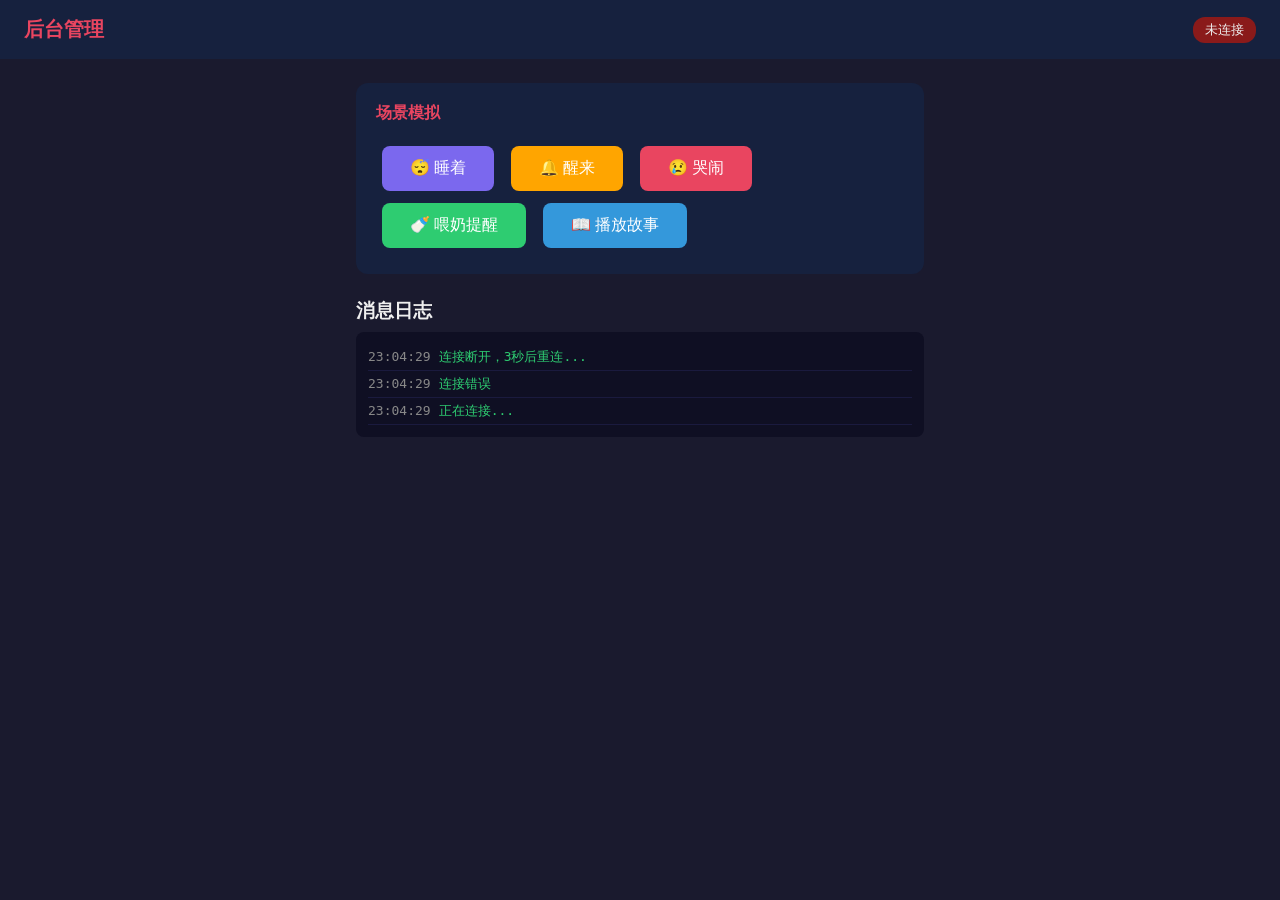
==== web/admin.html @ 307d9e29 "upload : web & Detailed Introduction of web" ====
<!DOCTYPE html>
<html lang="zh-CN">
<head>
    <meta charset="UTF-8">
    <meta name="viewport" content="width=device-width, initial-scale=1.0">
    <title>后台管理 - 智能儿童床</title>
    <style>
        * { margin: 0; padding: 0; box-sizing: border-box; }
        body { font-family: 'Microsoft YaHei', sans-serif; background: #1a1a2e; color: #eee; min-height: 100vh; }
        header { background: #16213e; padding: 16px 24px; display: flex; justify-content: space-between; align-items: center; }
        header h1 { font-size: 20px; color: #e94560; }
        .conn-status { font-size: 13px; padding: 4px 12px; border-radius: 12px; }
        .conn-status.online { background: #1a8a1a; }
        .conn-status.offline { background: #8a1a1a; }
        main { max-width: 600px; margin: 24px auto; padding: 0 16px; }
        .panel { background: #16213e; border-radius: 12px; padding: 20px; margin-bottom: 20px; }
        .panel h2 { font-size: 16px; margin-bottom: 16px; color: #e94560; }
        .btn { display: inline-block; padding: 12px 28px; border: none; border-radius: 8px; font-size: 16px; cursor: pointer; margin: 6px; transition: all .2s; }
        .btn:hover { opacity: .85; transform: translateY(-1px); }
        .btn-sleep { background: #7b68ee; color: #fff; }
        .btn-wake  { background: #ffa500; color: #fff; }
        .btn-cry   { background: #e94560; color: #fff; }
        .btn-feed  { background: #2ecc71; color: #fff; }
        .btn-story { background: #3498db; color: #fff; }
        .log-panel { max-width: 600px; margin: 0 auto; padding: 0 16px 24px; }
        .log-panel h3 { margin-bottom: 8px; }
        #log-list { background: #0f0f23; border-radius: 8px; padding: 12px; max-height: 300px; overflow-y: auto; font-size: 13px; font-family: Consolas, monospace; }
        #log-list div { padding: 4px 0; border-bottom: 1px solid #1a1a3e; }
        .log-time { color: #888; margin-right: 8px; }
        .log-tx { color: #e94560; }
        .log-rx { color: #2ecc71; }
    </style>
</head>
<body>
    <header>
        <h1>后台管理</h1>
        <span id="conn-status" class="conn-status offline">未连接</span>
    </header>

    <main>
        <section class="panel">
            <h2>场景模拟</h2>
            <button class="btn btn-sleep" onclick="sendCmd('sleep', 1)">😴 睡着</button>
            <button class="btn btn-wake"  onclick="sendCmd('sleep', 0)">🔔 醒来</button>
            <button class="btn btn-cry"   onclick="sendCmd('cry', 1)">😢 哭闹</button>
            <button class="btn btn-feed"  onclick="sendCmd('feed', 1)">🍼 喂奶提醒</button>
            <button class="btn btn-story" onclick="sendCmd('story', 1)">📖 播放故事</button>
        </section>
    </main>

    <section class="log-panel">
        <h3>消息日志</h3>
        <div id="log-list"></div>
    </section>

    <script>
        const WS_URL = 'ws://60.205.235.150:9001';
        let ws = null;
        let reconnectTimer = null;

        function now() {
            const d = new Date();
            return d.toLocaleTimeString('zh-CN', { hour12: false });
        }

        function addLog(text, cls) {
            const div = document.createElement('div');
            div.innerHTML = `<span class="log-time">${now()}</span><span class="${cls}">${text}</span>`;
            const list = document.getElementById('log-list');
            list.insertBefore(div, list.firstChild);
            if (list.children.length > 100) list.removeChild(list.lastChild);
        }

        function setStatus(online) {
            const el = document.getElementById('conn-status');
            el.textContent = online ? '已连接' : '未连接';
            el.className = 'conn-status ' + (online ? 'online' : 'offline');
        }

        function sendCmd(cmd, value) {
            const msg = JSON.stringify({ topic: 'bed/control', payload: JSON.stringify({ cmd: cmd, value: value }) });
            if (ws && ws.readyState === WebSocket.OPEN) {
                ws.send(msg);
                addLog('发送 → bed/control: ' + cmd + '=' + value, 'log-tx');
            } else {
                addLog('发送失败: 未连接', 'log-tx');
            }
        }

        function connect() {
            if (reconnectTimer) { clearTimeout(reconnectTimer); reconnectTimer = null; }
            addLog('正在连接...', 'log-rx');
            ws = new WebSocket(WS_URL);

            ws.onopen = function () {
                setStatus(true);
                addLog('已连接到服务器', 'log-rx');
                // 订阅话题
                ws.send(JSON.stringify({ topic: 'bed/status', payload: '' }));
                ws.send(JSON.stringify({ topic: 'bed/heartbeat', payload: '' }));
                addLog('已订阅 bed/status, bed/heartbeat', 'log-rx');
            };

            ws.onmessage = function (e) {
                try {
                    const msg = JSON.parse(e.data);
                    const topic = msg.topic || '';
                    const payload = msg.payload || '';
                    if (topic === 'bed/status') {
                        try {
                            const data = JSON.parse(payload);
                            addLog('状态: 温度' + data.env_temp + '°C 湿度' + data.env_hum + '% AQI' + data.aqi + ' 心率' + data.heart + ' 呼吸' + data.breath, 'log-rx');
                        } catch (ex) {
                            addLog('[' + topic + '] ' + payload, 'log-rx');
                        }
                    } else if (topic === 'bed/heartbeat') {
                        addLog('心跳: 设备在线', 'log-rx');
                    } else {
                        addLog('[' + topic + '] ' + payload, 'log-rx');
                    }
                } catch (ex) {
                    addLog('收到: ' + e.data, 'log-rx');
                }
            };

            ws.onerror = function () {
                addLog('连接错误', 'log-rx');
            };

            ws.onclose = function () {
                setStatus(false);
                addLog('连接断开，3秒后重连...', 'log-rx');
                reconnectTimer = setTimeout(connect, 3000);
            };
        }

        connect();
    </script>
</body>
</html>
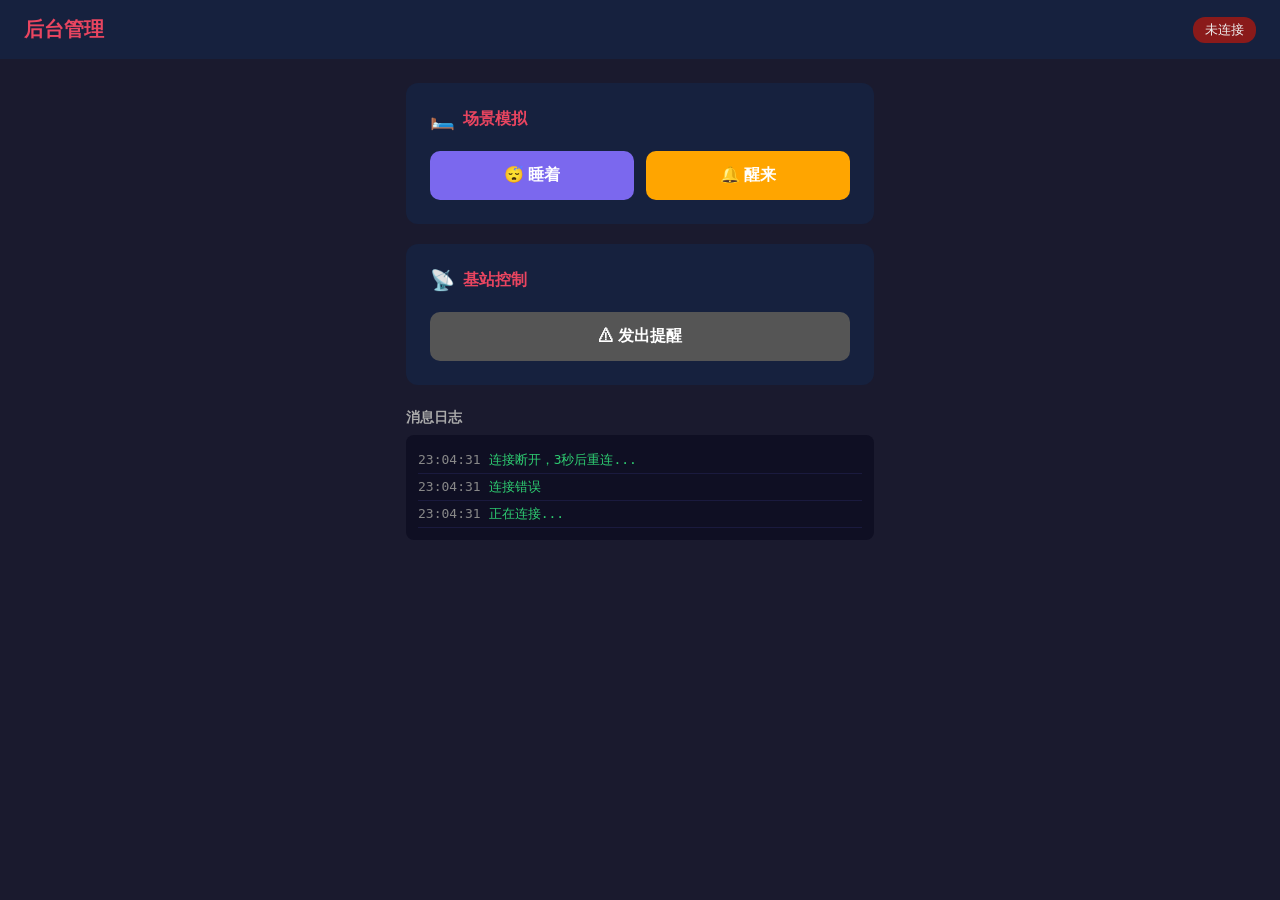
==== commit 60919aa3: "upload web" ====
--- a/web/admin.html
+++ b/web/admin.html
@@ -9,21 +9,24 @@
         body { font-family: 'Microsoft YaHei', sans-serif; background: #1a1a2e; color: #eee; min-height: 100vh; }
         header { background: #16213e; padding: 16px 24px; display: flex; justify-content: space-between; align-items: center; }
         header h1 { font-size: 20px; color: #e94560; }
-        .conn-status { font-size: 13px; padding: 4px 12px; border-radius: 12px; }
+        .conn-status { font-size: 13px; padding: 4px 12px; border-radius: 12px; white-space: nowrap; }
         .conn-status.online { background: #1a8a1a; }
         .conn-status.offline { background: #8a1a1a; }
-        main { max-width: 600px; margin: 24px auto; padding: 0 16px; }
-        .panel { background: #16213e; border-radius: 12px; padding: 20px; margin-bottom: 20px; }
-        .panel h2 { font-size: 16px; margin-bottom: 16px; color: #e94560; }
-        .btn { display: inline-block; padding: 12px 28px; border: none; border-radius: 8px; font-size: 16px; cursor: pointer; margin: 6px; transition: all .2s; }
-        .btn:hover { opacity: .85; transform: translateY(-1px); }
+        main { max-width: 500px; margin: 24px auto; padding: 0 16px; }
+        .panel { background: #16213e; border-radius: 12px; padding: 24px; margin-bottom: 20px; }
+        .panel h2 { font-size: 16px; margin-bottom: 20px; color: #e94560; display: flex; align-items: center; gap: 8px; }
+        .panel h2 .icon { font-size: 20px; }
+        .btn-row { display: flex; gap: 12px; flex-wrap: wrap; }
+        .btn { flex: 1; min-width: 120px; padding: 14px 20px; border: none; border-radius: 10px; font-size: 16px; cursor: pointer; transition: all .2s; font-weight: 600; text-align: center; }
+        .btn:hover { opacity: .85; transform: translateY(-2px); box-shadow: 0 4px 12px rgba(0,0,0,.3); }
+        .btn:active { transform: translateY(0); }
         .btn-sleep { background: #7b68ee; color: #fff; }
         .btn-wake  { background: #ffa500; color: #fff; }
-        .btn-cry   { background: #e94560; color: #fff; }
-        .btn-feed  { background: #2ecc71; color: #fff; }
-        .btn-story { background: #3498db; color: #fff; }
-        .log-panel { max-width: 600px; margin: 0 auto; padding: 0 16px 24px; }
-        .log-panel h3 { margin-bottom: 8px; }
+        .btn-warn { background: #555; color: #fff; min-width: 100%; }
+        .btn-warn.on { background: #e74c3c; animation: pulse 1.5s infinite; }
+        @keyframes pulse { 0%,100% { box-shadow: 0 0 0 0 rgba(231,76,60,.4); } 50% { box-shadow: 0 0 0 8px rgba(231,76,60,0); } }
+        .log-panel { max-width: 500px; margin: 0 auto; padding: 0 16px 24px; }
+        .log-panel h3 { margin-bottom: 8px; font-size: 14px; color: #aaa; }
         #log-list { background: #0f0f23; border-radius: 8px; padding: 12px; max-height: 300px; overflow-y: auto; font-size: 13px; font-family: Consolas, monospace; }
         #log-list div { padding: 4px 0; border-bottom: 1px solid #1a1a3e; }
         .log-time { color: #888; margin-right: 8px; }
@@ -39,12 +42,18 @@
 
     <main>
         <section class="panel">
-            <h2>场景模拟</h2>
-            <button class="btn btn-sleep" onclick="sendCmd('sleep', 1)">😴 睡着</button>
-            <button class="btn btn-wake"  onclick="sendCmd('sleep', 0)">🔔 醒来</button>
-            <button class="btn btn-cry"   onclick="sendCmd('cry', 1)">😢 哭闹</button>
-            <button class="btn btn-feed"  onclick="sendCmd('feed', 1)">🍼 喂奶提醒</button>
-            <button class="btn btn-story" onclick="sendCmd('story', 1)">📖 播放故事</button>
+            <h2><span class="icon">🛏️</span> 场景模拟</h2>
+            <div class="btn-row">
+                <button class="btn btn-sleep" onclick="sendCmd('sleep', 1)">😴 睡着</button>
+                <button class="btn btn-wake"  onclick="sendCmd('sleep', 0)">🔔 醒来</button>
+            </div>
+        </section>
+
+        <section class="panel">
+            <h2><span class="icon">📡</span> 基站控制</h2>
+            <div class="btn-row">
+                <button class="btn btn-warn" id="btn-warn" onclick="toggleWarning()">⚠ 发出提醒</button>
+            </div>
         </section>
     </main>
 
@@ -87,6 +96,31 @@
             }
         }
 
+        function sendStationCmd(cmd, value) {
+            const msg = JSON.stringify({ topic: 'station/control', payload: JSON.stringify({ cmd: cmd, value: value }) });
+            if (ws && ws.readyState === WebSocket.OPEN) {
+                ws.send(msg);
+                addLog('发送 → station/control: ' + cmd + '=' + value, 'log-tx');
+            } else {
+                addLog('发送失败: 未连接', 'log-tx');
+            }
+        }
+
+        let warningOn = false;
+        function toggleWarning() {
+            warningOn = !warningOn;
+            const btn = document.getElementById('btn-warn');
+            if (warningOn) {
+                btn.innerHTML = '⚠ 取消提醒';
+                btn.className = 'btn btn-warn on';
+                sendStationCmd('warning', 1);
+            } else {
+                btn.innerHTML = '⚠ 发出提醒';
+                btn.className = 'btn btn-warn';
+                sendStationCmd('warning', 0);
+            }
+        }
+
         function connect() {
             if (reconnectTimer) { clearTimeout(reconnectTimer); reconnectTimer = null; }
             addLog('正在连接...', 'log-rx');
@@ -95,33 +129,9 @@
             ws.onopen = function () {
                 setStatus(true);
                 addLog('已连接到服务器', 'log-rx');
-                // 订阅话题
-                ws.send(JSON.stringify({ topic: 'bed/status', payload: '' }));
-                ws.send(JSON.stringify({ topic: 'bed/heartbeat', payload: '' }));
-                addLog('已订阅 bed/status, bed/heartbeat', 'log-rx');
             };
 
-            ws.onmessage = function (e) {
-                try {
-                    const msg = JSON.parse(e.data);
-                    const topic = msg.topic || '';
-                    const payload = msg.payload || '';
-                    if (topic === 'bed/status') {
-                        try {
-                            const data = JSON.parse(payload);
-                            addLog('状态: 温度' + data.env_temp + '°C 湿度' + data.env_hum + '% AQI' + data.aqi + ' 心率' + data.heart + ' 呼吸' + data.breath, 'log-rx');
-                        } catch (ex) {
-                            addLog('[' + topic + '] ' + payload, 'log-rx');
-                        }
-                    } else if (topic === 'bed/heartbeat') {
-                        addLog('心跳: 设备在线', 'log-rx');
-                    } else {
-                        addLog('[' + topic + '] ' + payload, 'log-rx');
-                    }
-                } catch (ex) {
-                    addLog('收到: ' + e.data, 'log-rx');
-                }
-            };
+            ws.onmessage = function (e) {};
 
             ws.onerror = function () {
                 addLog('连接错误', 'log-rx');
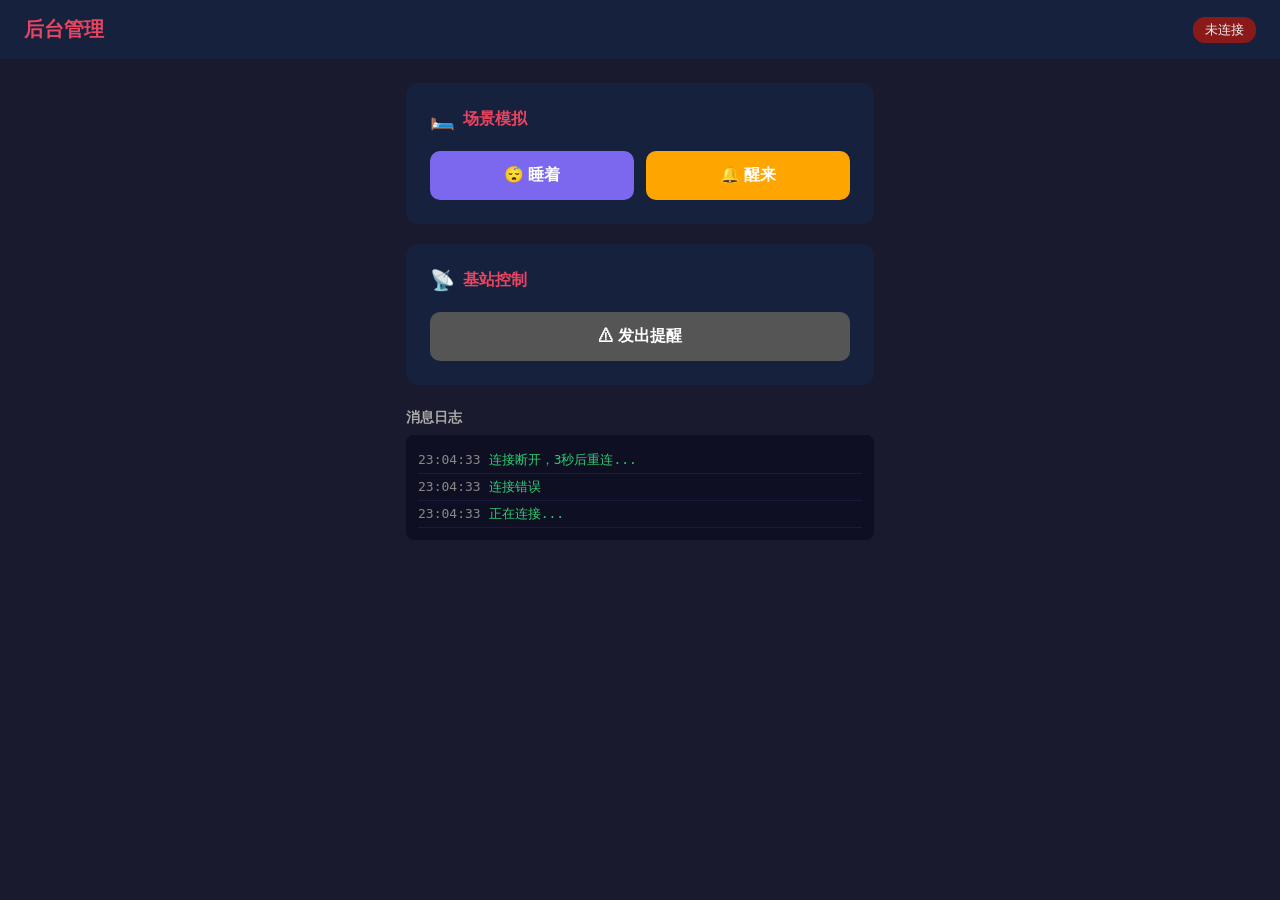
==== commit b12dfb35: "upload web" ====
--- a/web/admin.html
+++ b/web/admin.html
@@ -55,6 +55,7 @@
                 <button class="btn btn-warn" id="btn-warn" onclick="toggleWarning()">⚠ 发出提醒</button>
             </div>
         </section>
+
     </main>
 
     <section class="log-panel">
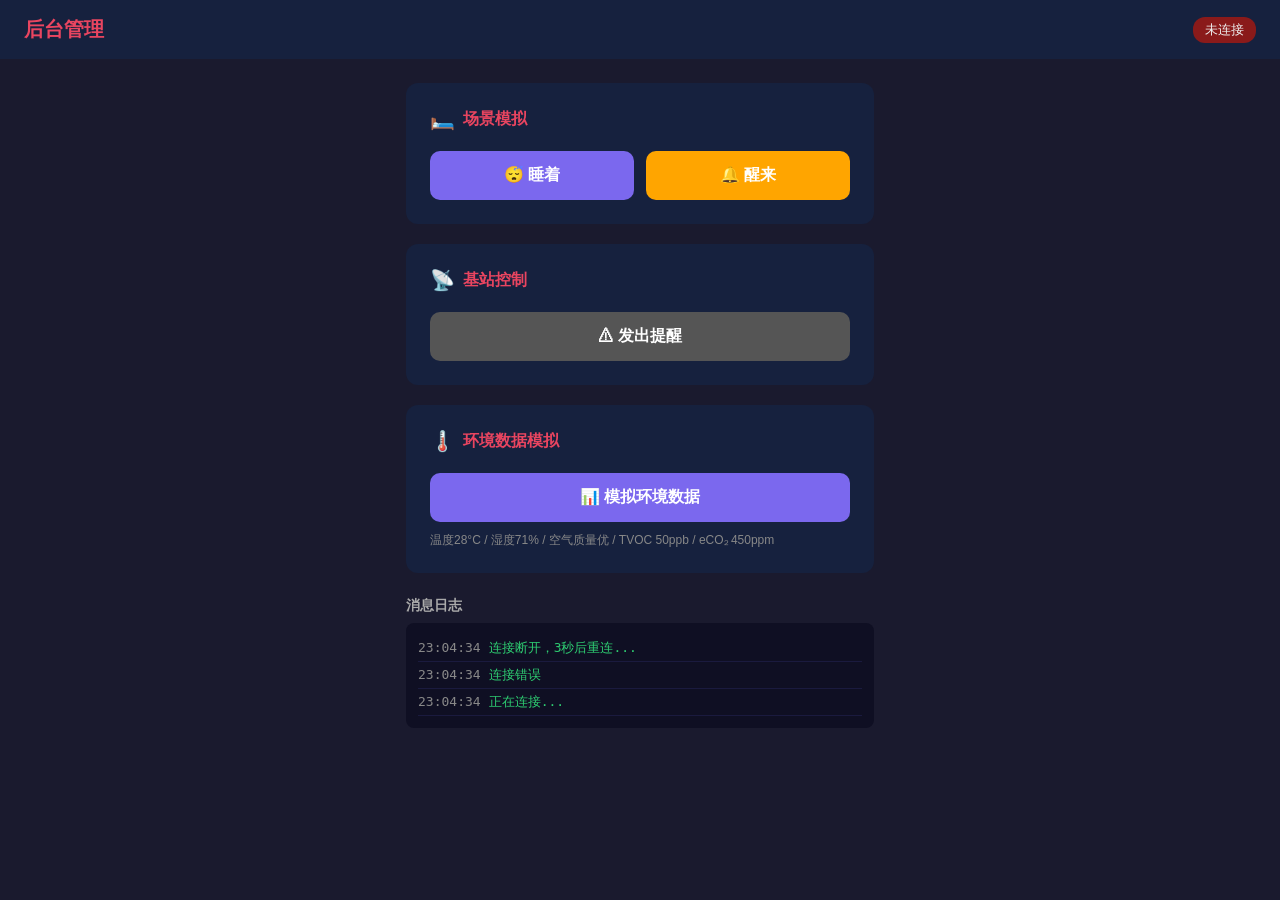
==== commit a6076f35: "更新网页信息" ====
--- a/web/admin.html
+++ b/web/admin.html
@@ -56,6 +56,14 @@
             </div>
         </section>
 
+        <section class="panel">
+            <h2><span class="icon">🌡️</span> 环境数据模拟</h2>
+            <div class="btn-row">
+                <button class="btn btn-sleep" onclick="simEnv()">📊 模拟环境数据</button>
+            </div>
+            <p style="color:#888; font-size:12px; margin-top:10px;">温度28°C / 湿度71% / 空气质量优 / TVOC 50ppb / eCO₂ 450ppm</p>
+        </section>
+
     </main>
 
     <section class="log-panel">
@@ -107,6 +115,23 @@
             }
         }
 
+        function simEnv() {
+            const payload = JSON.stringify({
+                env_temp: 28.0,
+                env_hum: 71.0,
+                aqi: 1,
+                tvoc: 50,
+                eco2: 450
+            });
+            const msg = JSON.stringify({ topic: 'bed/status', payload: payload });
+            if (ws && ws.readyState === WebSocket.OPEN) {
+                ws.send(msg);
+                addLog('模拟环境数据已发送 (temp=28°C hum=71% aqi=优 tvoc=50 eco2=450)', 'log-tx');
+            } else {
+                addLog('发送失败: 未连接', 'log-tx');
+            }
+        }
+
         let warningOn = false;
         function toggleWarning() {
             warningOn = !warningOn;
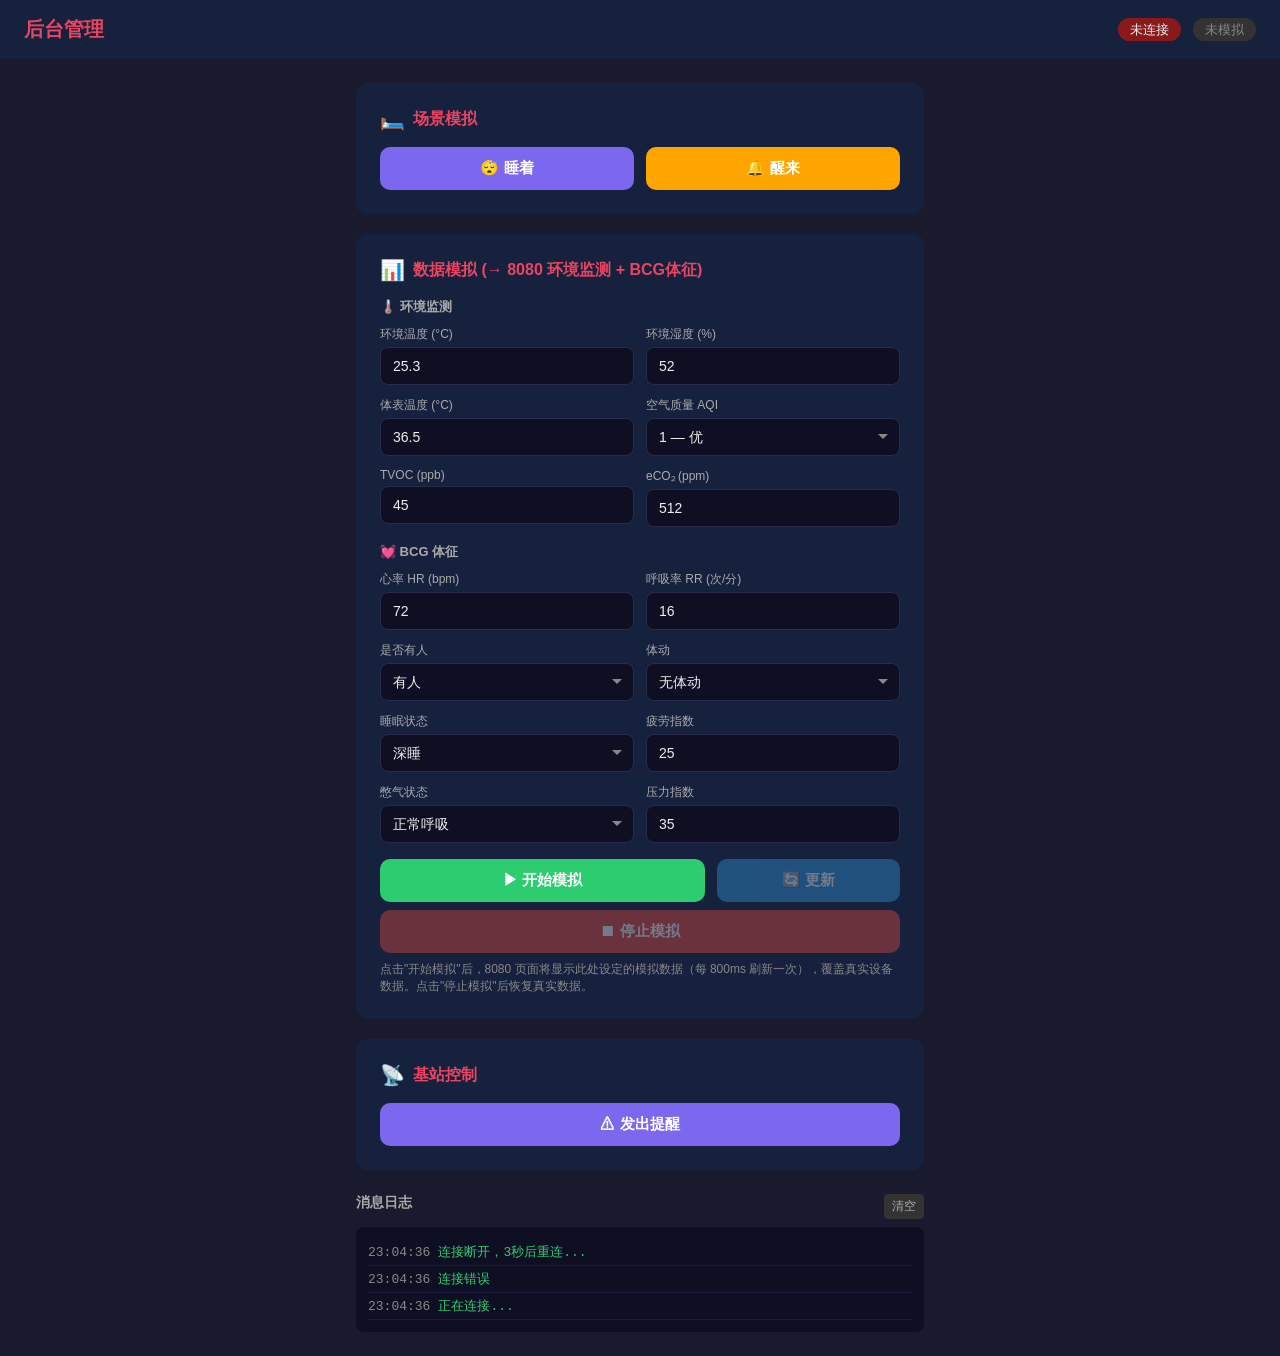
==== commit 4e599155: "1、修改LED灯带灯珠数量，适配演示设别 2、修改web新增模拟数据输入" ====
--- a/web/admin.html
+++ b/web/admin.html
@@ -12,35 +12,72 @@
         .conn-status { font-size: 13px; padding: 4px 12px; border-radius: 12px; white-space: nowrap; }
         .conn-status.online { background: #1a8a1a; }
         .conn-status.offline { background: #8a1a1a; }
-        main { max-width: 500px; margin: 24px auto; padding: 0 16px; }
+        .sim-badge { font-size: 13px; padding: 4px 12px; border-radius: 12px; margin-left: 8px; }
+        .sim-badge.active { background: #e94560; color: #fff; animation: pulse 1.5s infinite; }
+        .sim-badge.inactive { background: #333; color: #888; }
+        @keyframes pulse { 0%,100% { box-shadow: 0 0 0 0 rgba(233,69,96,.4); } 50% { box-shadow: 0 0 0 8px rgba(233,69,96,0); } }
+
+        main { max-width: 600px; margin: 24px auto; padding: 0 16px; }
         .panel { background: #16213e; border-radius: 12px; padding: 24px; margin-bottom: 20px; }
-        .panel h2 { font-size: 16px; margin-bottom: 20px; color: #e94560; display: flex; align-items: center; gap: 8px; }
+        .panel h2 { font-size: 16px; margin-bottom: 16px; color: #e94560; display: flex; align-items: center; gap: 8px; }
         .panel h2 .icon { font-size: 20px; }
-        .btn-row { display: flex; gap: 12px; flex-wrap: wrap; }
-        .btn { flex: 1; min-width: 120px; padding: 14px 20px; border: none; border-radius: 10px; font-size: 16px; cursor: pointer; transition: all .2s; font-weight: 600; text-align: center; }
+
+        /* 表单网格 */
+        .form-grid { display: grid; grid-template-columns: 1fr 1fr; gap: 12px; }
+        .form-group { display: flex; flex-direction: column; }
+        .form-group.full { grid-column: 1 / -1; }
+        .form-group label { font-size: 12px; color: #aaa; margin-bottom: 4px; }
+        .form-group input, .form-group select {
+            padding: 10px 12px;
+            border: 1px solid #2a2a4a;
+            border-radius: 8px;
+            background: #0f0f23;
+            color: #eee;
+            font-size: 14px;
+            outline: none;
+            transition: border-color .2s;
+        }
+        .form-group input:focus, .form-group select:focus { border-color: #e94560; }
+        .form-group select { cursor: pointer; appearance: none; background-image: url("data:image/svg+xml,%3Csvg xmlns='http://www.w3.org/2000/svg' width='12' height='12' viewBox='0 0 12 12'%3E%3Cpath d='M6 8L1 3h10z' fill='%23888'/%3E%3C/svg%3E"); background-repeat: no-repeat; background-position: right 10px center; padding-right: 30px; }
+
+        /* 按钮 */
+        .btn-row { display: flex; gap: 12px; flex-wrap: wrap; margin-top: 8px; }
+        .btn { padding: 12px 20px; border: none; border-radius: 10px; font-size: 15px; cursor: pointer; transition: all .2s; font-weight: 600; text-align: center; }
         .btn:hover { opacity: .85; transform: translateY(-2px); box-shadow: 0 4px 12px rgba(0,0,0,.3); }
         .btn:active { transform: translateY(0); }
-        .btn-sleep { background: #7b68ee; color: #fff; }
-        .btn-wake  { background: #ffa500; color: #fff; }
-        .btn-warn { background: #555; color: #fff; min-width: 100%; }
-        .btn-warn.on { background: #e74c3c; animation: pulse 1.5s infinite; }
-        @keyframes pulse { 0%,100% { box-shadow: 0 0 0 0 rgba(231,76,60,.4); } 50% { box-shadow: 0 0 0 8px rgba(231,76,60,0); } }
-        .log-panel { max-width: 500px; margin: 0 auto; padding: 0 16px 24px; }
-        .log-panel h3 { margin-bottom: 8px; font-size: 14px; color: #aaa; }
+        .btn:disabled { opacity: .4; cursor: not-allowed; transform: none; }
+
+        .btn-start  { background: #2ecc71; color: #fff; flex: 2; }
+        .btn-update { background: #3498db; color: #fff; flex: 1; }
+        .btn-stop   { background: #e74c3c; color: #fff; flex: 2; }
+        .btn-sleep  { background: #7b68ee; color: #fff; flex: 1; }
+        .btn-wake   { background: #ffa500; color: #fff; flex: 1; }
+
+        .sim-controls { margin-top: 16px; }
+        .sim-hint { font-size: 12px; color: #888; margin-top: 8px; }
+
+        /* 日志 */
+        .log-panel { max-width: 600px; margin: 0 auto; padding: 0 16px 24px; }
+        .log-panel h3 { margin-bottom: 8px; font-size: 14px; color: #aaa; display: flex; justify-content: space-between; }
         #log-list { background: #0f0f23; border-radius: 8px; padding: 12px; max-height: 300px; overflow-y: auto; font-size: 13px; font-family: Consolas, monospace; }
         #log-list div { padding: 4px 0; border-bottom: 1px solid #1a1a3e; }
         .log-time { color: #888; margin-right: 8px; }
         .log-tx { color: #e94560; }
         .log-rx { color: #2ecc71; }
+        .log-sim { color: #f39c12; }
     </style>
 </head>
 <body>
     <header>
         <h1>后台管理</h1>
-        <span id="conn-status" class="conn-status offline">未连接</span>
+        <div>
+            <span id="conn-status" class="conn-status offline">未连接</span>
+            <span id="sim-badge" class="sim-badge inactive">未模拟</span>
+        </div>
     </header>
 
     <main>
+        <!-- ═══ 场景模拟 ═══ -->
         <section class="panel">
             <h2><span class="icon">🛏️</span> 场景模拟</h2>
             <div class="btn-row">
@@ -49,25 +86,125 @@
             </div>
         </section>
 
+        <!-- ═══ 数据模拟 ═══ -->
+        <section class="panel">
+            <h2><span class="icon">📊</span> 数据模拟 (→ 8080 环境监测 + BCG体征)</h2>
+
+            <!-- 环境监测 -->
+            <h3 style="font-size:13px;color:#aaa;margin-bottom:10px;">🌡️ 环境监测</h3>
+            <div class="form-grid">
+                <div class="form-group">
+                    <label>环境温度 (°C)</label>
+                    <input type="number" id="in-env-temp" value="25.3" step="0.1" min="-10" max="50">
+                </div>
+                <div class="form-group">
+                    <label>环境湿度 (%)</label>
+                    <input type="number" id="in-env-hum" value="52" step="1" min="0" max="100">
+                </div>
+                <div class="form-group">
+                    <label>体表温度 (°C)</label>
+                    <input type="number" id="in-body-temp" value="36.5" step="0.1" min="30" max="42">
+                </div>
+                <div class="form-group">
+                    <label>空气质量 AQI</label>
+                    <select id="in-aqi">
+                        <option value="1" selected>1 — 优</option>
+                        <option value="2">2 — 良</option>
+                        <option value="3">3 — 中等</option>
+                        <option value="4">4 — 差</option>
+                        <option value="5">5 — 劣</option>
+                    </select>
+                </div>
+                <div class="form-group">
+                    <label>TVOC (ppb)</label>
+                    <input type="number" id="in-tvoc" value="45" step="1" min="0" max="5000">
+                </div>
+                <div class="form-group">
+                    <label>eCO₂ (ppm)</label>
+                    <input type="number" id="in-eco2" value="512" step="1" min="0" max="10000">
+                </div>
+            </div>
+
+            <!-- BCG 体征 -->
+            <h3 style="font-size:13px;color:#aaa;margin:16px 0 10px;">💓 BCG 体征</h3>
+            <div class="form-grid">
+                <div class="form-group">
+                    <label>心率 HR (bpm)</label>
+                    <input type="number" id="in-bcg-hr" value="72" step="1" min="30" max="200">
+                </div>
+                <div class="form-group">
+                    <label>呼吸率 RR (次/分)</label>
+                    <input type="number" id="in-bcg-rr" value="16" step="1" min="5" max="60">
+                </div>
+                <div class="form-group">
+                    <label>是否有人</label>
+                    <select id="in-bcg-person">
+                        <option value="1" selected>有人</option>
+                        <option value="0">无人</option>
+                    </select>
+                </div>
+                <div class="form-group">
+                    <label>体动</label>
+                    <select id="in-bcg-move">
+                        <option value="0" selected>无体动</option>
+                        <option value="1">小体动</option>
+                    </select>
+                </div>
+                <div class="form-group">
+                    <label>睡眠状态</label>
+                    <select id="in-bcg-sleep">
+                        <option value="0">觉醒</option>
+                        <option value="1">浅睡</option>
+                        <option value="2" selected>深睡</option>
+                        <option value="3">快速眼动 (REM)</option>
+                        <option value="4">离床</option>
+                    </select>
+                </div>
+                <div class="form-group">
+                    <label>疲劳指数</label>
+                    <input type="number" id="in-bcg-fatigue" value="25" step="1" min="0" max="100">
+                </div>
+                <div class="form-group">
+                    <label>憋气状态</label>
+                    <select id="in-bcg-breath">
+                        <option value="0" selected>正常呼吸</option>
+                        <option value="1">憋气</option>
+                        <option value="4">离床</option>
+                    </select>
+                </div>
+                <div class="form-group">
+                    <label>压力指数</label>
+                    <input type="number" id="in-bcg-stress" value="35" step="1" min="0" max="500">
+                </div>
+            </div>
+
+            <!-- 控制按钮 -->
+            <div class="sim-controls">
+                <div class="btn-row">
+                    <button class="btn btn-start"  id="btn-start"  onclick="startSim()">▶ 开始模拟</button>
+                    <button class="btn btn-update" id="btn-update" onclick="updateSim()" disabled>🔄 更新</button>
+                </div>
+                <div class="btn-row" style="margin-top:8px;">
+                    <button class="btn btn-stop"   id="btn-stop"   onclick="stopSim()"  disabled>⏹ 停止模拟</button>
+                </div>
+                <p class="sim-hint" id="sim-hint">点击"开始模拟"后，8080 页面将显示此处设定的模拟数据（每 800ms 刷新一次），覆盖真实设备数据。点击"停止模拟"后恢复真实数据。</p>
+            </div>
+        </section>
+
+        <!-- ═══ 基站控制 ═══ -->
         <section class="panel">
             <h2><span class="icon">📡</span> 基站控制</h2>
             <div class="btn-row">
-                <button class="btn btn-warn" id="btn-warn" onclick="toggleWarning()">⚠ 发出提醒</button>
+                <button class="btn btn-sleep" id="btn-warn" onclick="toggleWarning()">⚠ 发出提醒</button>
             </div>
         </section>
-
-        <section class="panel">
-            <h2><span class="icon">🌡️</span> 环境数据模拟</h2>
-            <div class="btn-row">
-                <button class="btn btn-sleep" onclick="simEnv()">📊 模拟环境数据</button>
-            </div>
-            <p style="color:#888; font-size:12px; margin-top:10px;">温度28°C / 湿度71% / 空气质量优 / TVOC 50ppb / eCO₂ 450ppm</p>
-        </section>
-
     </main>
 
     <section class="log-panel">
-        <h3>消息日志</h3>
+        <h3>
+            <span>消息日志</span>
+            <button onclick="document.getElementById('log-list').innerHTML=''" style="background:#333;color:#aaa;border:none;padding:4px 8px;border-radius:4px;cursor:pointer;font-size:12px;">清空</button>
+        </h3>
         <div id="log-list"></div>
     </section>
 
@@ -75,10 +212,12 @@
         const WS_URL = 'ws://60.205.235.150:9001';
         let ws = null;
         let reconnectTimer = null;
-
+        let simTimer = null;
+        let simCount = 0;
+
+        /* ─── 工具 ──────────────────────────── */
         function now() {
-            const d = new Date();
-            return d.toLocaleTimeString('zh-CN', { hour12: false });
+            return new Date().toLocaleTimeString('zh-CN', { hour12: false });
         }
 
         function addLog(text, cls) {
@@ -95,58 +234,160 @@
             el.className = 'conn-status ' + (online ? 'online' : 'offline');
         }
 
+        function setSimBadge(active) {
+            const el = document.getElementById('sim-badge');
+            el.textContent = active ? '模拟中' : '未模拟';
+            el.className = 'sim-badge ' + (active ? 'active' : 'inactive');
+        }
+
+        /* ─── 发送指令 ──────────────────────── */
+        function wsSend(obj) {
+            if (ws && ws.readyState === WebSocket.OPEN) {
+                ws.send(JSON.stringify(obj));
+                return true;
+            }
+            addLog('发送失败: 未连接', 'log-tx');
+            return false;
+        }
+
         function sendCmd(cmd, value) {
-            const msg = JSON.stringify({ topic: 'bed/control', payload: JSON.stringify({ cmd: cmd, value: value }) });
-            if (ws && ws.readyState === WebSocket.OPEN) {
-                ws.send(msg);
-                addLog('发送 → bed/control: ' + cmd + '=' + value, 'log-tx');
-            } else {
-                addLog('发送失败: 未连接', 'log-tx');
+            const ok = wsSend({ topic: 'bed/control', payload: JSON.stringify({ cmd: cmd, value: value }) });
+            if (ok) addLog('发送 → bed/control: ' + cmd + '=' + value, 'log-tx');
+        }
+
+        function sendStationCmd(cmd, value) {
+            const ok = wsSend({ topic: 'station/control', payload: JSON.stringify({ cmd: cmd, value: value }) });
+            if (ok) addLog('发送 → station/control: ' + cmd + '=' + value, 'log-tx');
+        }
+
+        /* ─── 读取表单数据 ──────────────────── */
+        function readForm() {
+            return {
+                // 环境
+                env_temp:  parseFloat(document.getElementById('in-env-temp').value)  || 0,
+                env_hum:   parseFloat(document.getElementById('in-env-hum').value)   || 0,
+                body_temp: parseFloat(document.getElementById('in-body-temp').value) || 0,
+                aqi:       parseInt(document.getElementById('in-aqi').value)         || 1,
+                tvoc:      parseInt(document.getElementById('in-tvoc').value)        || 0,
+                eco2:      parseInt(document.getElementById('in-eco2').value)        || 0,
+                // BCG
+                bcg_person: parseInt(document.getElementById('in-bcg-person').value) || 1,
+                bcg_breath: parseInt(document.getElementById('in-bcg-rr').value)     || 16,
+                bcg_heart:  parseInt(document.getElementById('in-bcg-hr').value)     || 72,
+                bcg_move:   parseInt(document.getElementById('in-bcg-move').value)   || 0,
+            };
+        }
+
+        function readBcgForm() {
+            return {
+                hr:      parseInt(document.getElementById('in-bcg-hr').value)      || 72,
+                rr:      parseInt(document.getElementById('in-bcg-rr').value)      || 16,
+                sleep:   parseInt(document.getElementById('in-bcg-sleep').value)   || 2,
+                fatigue: parseInt(document.getElementById('in-bcg-fatigue').value) || 25,
+                breath:  parseInt(document.getElementById('in-bcg-breath').value)  || 0,
+                strest:   parseInt(document.getElementById('in-bcg-stress').value)  || 35,
+            };
+        }
+
+        /* ─── 发布模拟数据 ──────────────────── */
+        function publishSimData() {
+            const d = readForm();
+
+            // 1. bed/status — 环境数据 (带 _sim:1 标记, 8080据此切换数据源)
+            const status = JSON.stringify({
+                _sim:      1,
+                env_temp:  d.env_temp,
+                env_hum:   d.env_hum,
+                aqi:       d.aqi,
+                tvoc:      d.tvoc,
+                eco2:      d.eco2,
+                bcg_person: d.bcg_person,
+                bcg_breath: d.bcg_breath,
+                bcg_heart:  d.bcg_heart,
+                bcg_move:   d.bcg_move,
+                body_temp: d.body_temp,
+            });
+            wsSend({ topic: 'bed/status', payload: status });
+
+            // 2. bed/bcg — BCG 体征数据 (带 _sim:1)
+            const b = readBcgForm();
+            const bcg = JSON.stringify({
+                _sim:    1,
+                hr:      b.hr,
+                rr:      b.rr,
+                sleep:   b.sleep,
+                fatigue: b.fatigue,
+                breath:  b.breath,
+                strest:   b.strest,
+            });
+            wsSend({ topic: 'bed/bcg', payload: bcg });
+
+            // 3. bed/heartbeat — 心跳
+            wsSend({ topic: 'bed/heartbeat', payload: '"online"' });
+
+            simCount++;
+        }
+
+        /* ─── 开始模拟 ──────────────────────── */
+        function startSim() {
+            if (simTimer) return;
+
+            simCount = 0;
+            publishSimData();
+            simTimer = setInterval(publishSimData, 500);
+
+            document.getElementById('btn-start').disabled = true;
+            document.getElementById('btn-update').disabled = false;
+            document.getElementById('btn-stop').disabled = false;
+            setSimBadge(true);
+            document.getElementById('sim-hint').textContent = '✅ 模拟已启动。8080 页面收到 _sim:1 标记后切换为模拟数据（无闪烁）。WiFi 名称保持设备真实值。"停止模拟"后 3 秒恢复真实数据。';
+            addLog('模拟已启动 (500ms/帧), bed/status + bed/bcg 带 _sim:1 标记', 'log-sim');
+        }
+
+        /* ─── 手动更新 ──────────────────────── */
+        function updateSim() {
+            if (!simTimer) {
+                // 未开始模拟时也可以单次推送
+                publishSimData();
+                addLog('单次推送 → bed/status + bed/bcg (带_sim标记)', 'log-sim');
+                return;
             }
-        }
-
-        function sendStationCmd(cmd, value) {
-            const msg = JSON.stringify({ topic: 'station/control', payload: JSON.stringify({ cmd: cmd, value: value }) });
-            if (ws && ws.readyState === WebSocket.OPEN) {
-                ws.send(msg);
-                addLog('发送 → station/control: ' + cmd + '=' + value, 'log-tx');
-            } else {
-                addLog('发送失败: 未连接', 'log-tx');
+            publishSimData();
+            addLog('手动更新 #' + simCount + ' → bed/status + bed/bcg (带_sim标记) + heartbeat_sim', 'log-sim');
+        }
+
+        /* ─── 停止模拟 ──────────────────────── */
+        function stopSim() {
+            if (simTimer) {
+                clearInterval(simTimer);
+                simTimer = null;
             }
-        }
-
-        function simEnv() {
-            const payload = JSON.stringify({
-                env_temp: 28.0,
-                env_hum: 71.0,
-                aqi: 1,
-                tvoc: 50,
-                eco2: 450
-            });
-            const msg = JSON.stringify({ topic: 'bed/status', payload: payload });
-            if (ws && ws.readyState === WebSocket.OPEN) {
-                ws.send(msg);
-                addLog('模拟环境数据已发送 (temp=28°C hum=71% aqi=优 tvoc=50 eco2=450)', 'log-tx');
-            } else {
-                addLog('发送失败: 未连接', 'log-tx');
-            }
-        }
-
+
+            document.getElementById('btn-start').disabled = false;
+            document.getElementById('btn-update').disabled = true;
+            document.getElementById('btn-stop').disabled = true;
+            setSimBadge(false);
+            document.getElementById('sim-hint').textContent = '模拟已停止。8080 页面 3 秒后恢复显示儿童床真实数据。';
+            addLog('模拟已停止 (' + simCount + ' 帧), 8080将在3秒超时后恢复真实源', 'log-sim');
+        }
+
+        /* ─── 基站提醒 ──────────────────────── */
         let warningOn = false;
         function toggleWarning() {
             warningOn = !warningOn;
             const btn = document.getElementById('btn-warn');
             if (warningOn) {
                 btn.innerHTML = '⚠ 取消提醒';
-                btn.className = 'btn btn-warn on';
+                btn.className = 'btn btn-start';
                 sendStationCmd('warning', 1);
             } else {
                 btn.innerHTML = '⚠ 发出提醒';
-                btn.className = 'btn btn-warn';
+                btn.className = 'btn btn-sleep';
                 sendStationCmd('warning', 0);
             }
         }
 
+        /* ─── WebSocket 连接 ─────────────────── */
         function connect() {
             if (reconnectTimer) { clearTimeout(reconnectTimer); reconnectTimer = null; }
             addLog('正在连接...', 'log-rx');
@@ -157,7 +398,7 @@
                 addLog('已连接到服务器', 'log-rx');
             };
 
-            ws.onmessage = function (e) {};
+            ws.onmessage = function (e) { /* 后台管理不显示收到的消息 */ };
 
             ws.onerror = function () {
                 addLog('连接错误', 'log-rx');
@@ -165,6 +406,7 @@
 
             ws.onclose = function () {
                 setStatus(false);
+                if (simTimer) stopSim();
                 addLog('连接断开，3秒后重连...', 'log-rx');
                 reconnectTimer = setTimeout(connect, 3000);
             };
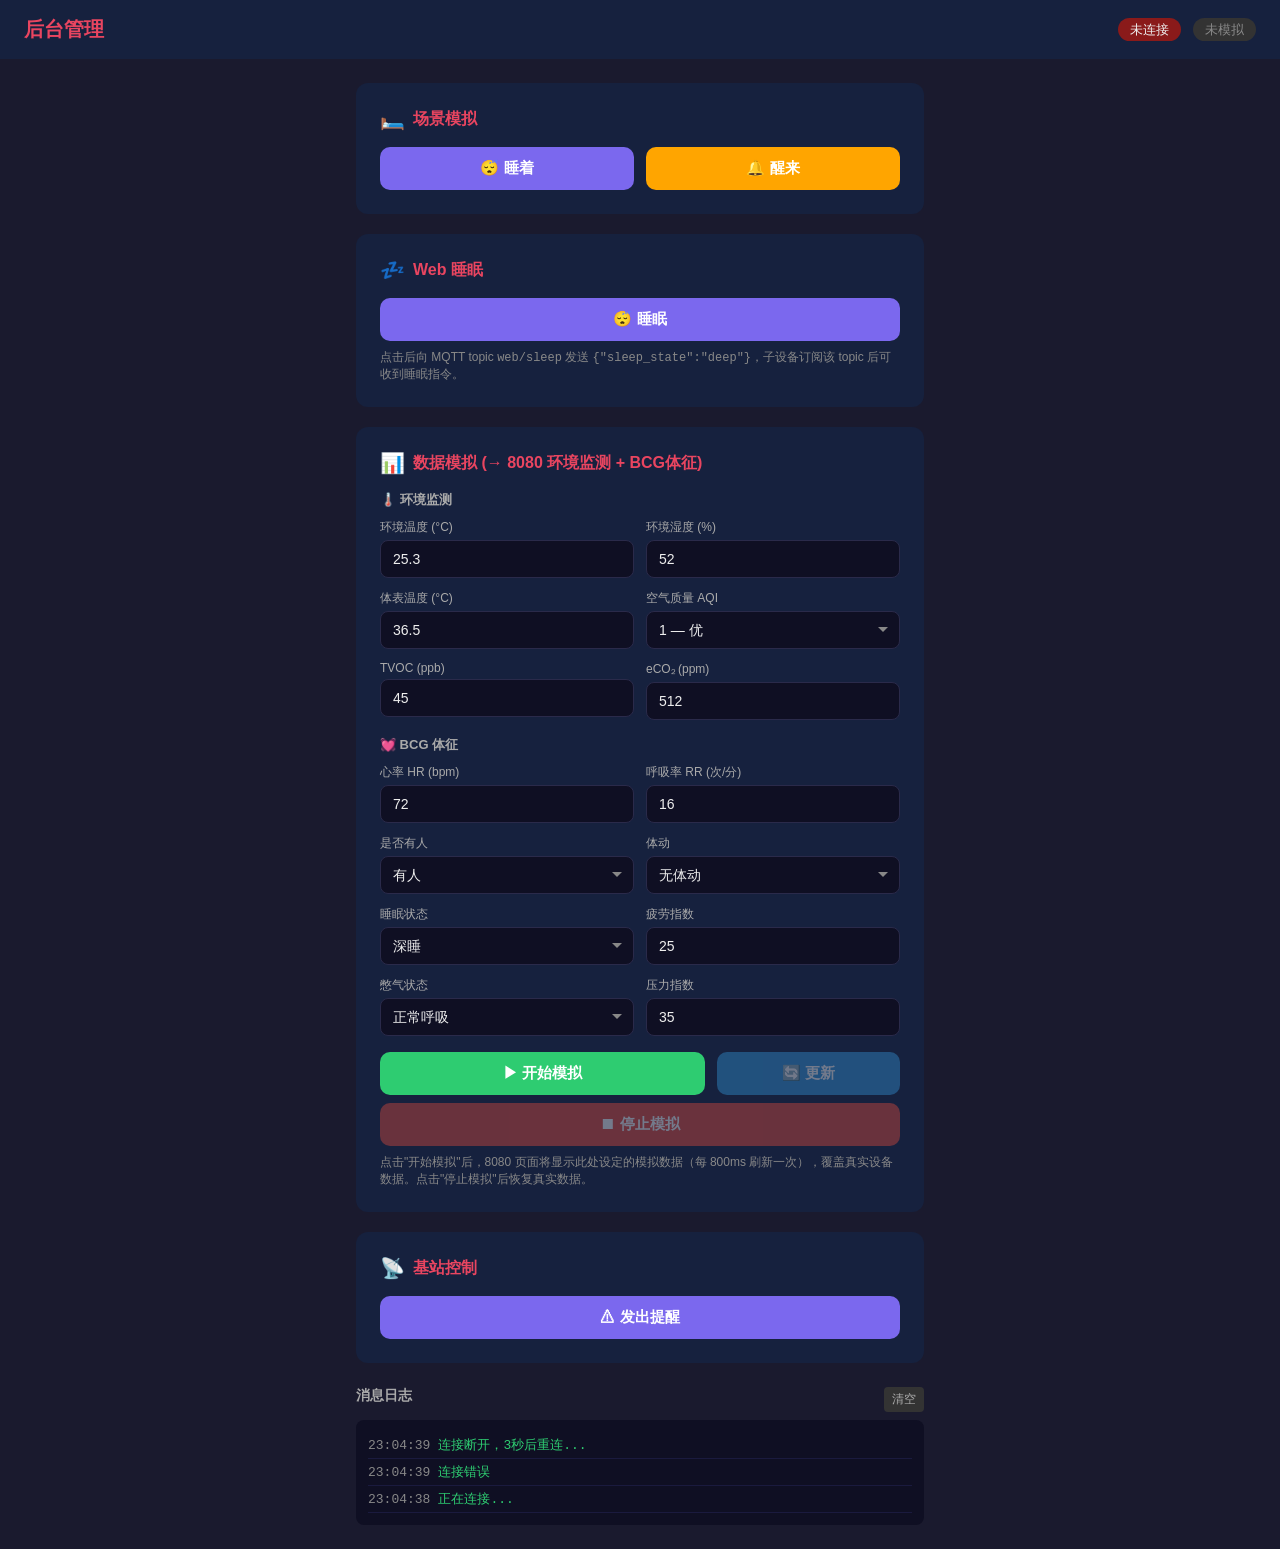
==== commit 3579407b: "change Co-authored-by: Copilot <copilot@github.com>" ====
--- a/web/admin.html
+++ b/web/admin.html
@@ -86,6 +86,15 @@
             </div>
         </section>
 
+        <!-- ═══ Web 睡眠 ═══ -->
+        <section class="panel">
+            <h2><span class="icon">💤</span> Web 睡眠</h2>
+            <div class="btn-row">
+                <button class="btn btn-sleep" onclick="sendWebSleep('deep')">😴 睡眠</button>
+            </div>
+            <p class="sim-hint" style="margin-top:8px;">点击后向 MQTT topic <code>web/sleep</code> 发送 <code>{"sleep_state":"deep"}</code>，子设备订阅该 topic 后可收到睡眠指令。</p>
+        </section>
+
         <!-- ═══ 数据模拟 ═══ -->
         <section class="panel">
             <h2><span class="icon">📊</span> 数据模拟 (→ 8080 环境监测 + BCG体征)</h2>
@@ -253,6 +262,11 @@
         function sendCmd(cmd, value) {
             const ok = wsSend({ topic: 'bed/control', payload: JSON.stringify({ cmd: cmd, value: value }) });
             if (ok) addLog('发送 → bed/control: ' + cmd + '=' + value, 'log-tx');
+        }
+
+        function sendWebSleep(state) {
+            const ok = wsSend({ topic: 'web/sleep', payload: JSON.stringify({ sleep_state: state }) });
+            if (ok) addLog('发送 → web/sleep: sleep_state=' + state, 'log-tx');
         }
 
         function sendStationCmd(cmd, value) {
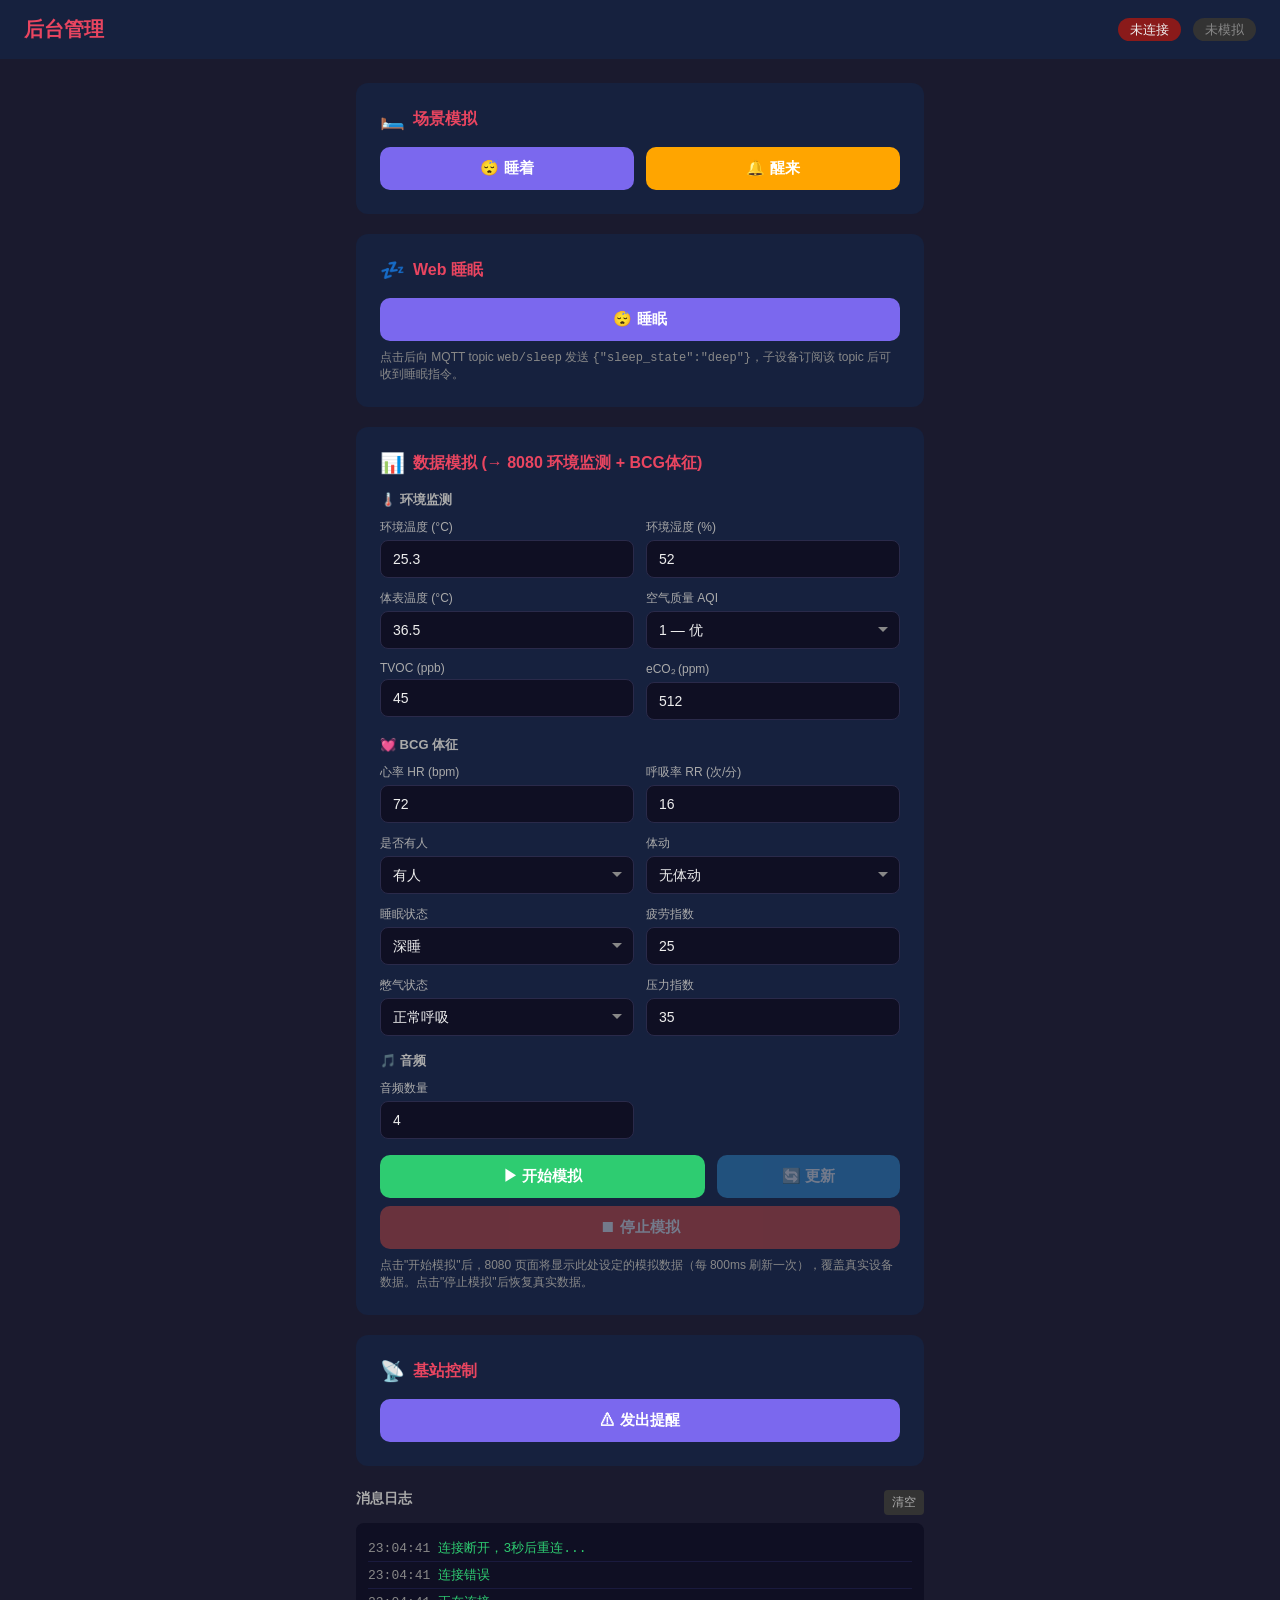
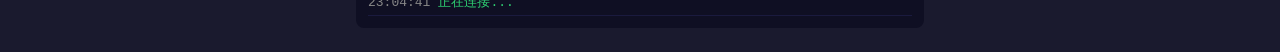
==== commit 7310fa98: "更新数据传输" ====
--- a/web/admin.html
+++ b/web/admin.html
@@ -187,6 +187,15 @@
                 </div>
             </div>
 
+            <!-- 音频 -->
+            <h3 style="font-size:13px;color:#aaa;margin:16px 0 10px;">🎵 音频</h3>
+            <div class="form-grid">
+                <div class="form-group">
+                    <label>音频数量</label>
+                    <input type="number" id="in-audio-num" value="4" step="1" min="0" max="99">
+                </div>
+            </div>
+
             <!-- 控制按钮 -->
             <div class="sim-controls">
                 <div class="btn-row">
@@ -289,17 +298,11 @@
                 bcg_breath: parseInt(document.getElementById('in-bcg-rr').value)     || 16,
                 bcg_heart:  parseInt(document.getElementById('in-bcg-hr').value)     || 72,
                 bcg_move:   parseInt(document.getElementById('in-bcg-move').value)   || 0,
-            };
-        }
-
-        function readBcgForm() {
-            return {
-                hr:      parseInt(document.getElementById('in-bcg-hr').value)      || 72,
-                rr:      parseInt(document.getElementById('in-bcg-rr').value)      || 16,
-                sleep:   parseInt(document.getElementById('in-bcg-sleep').value)   || 2,
-                fatigue: parseInt(document.getElementById('in-bcg-fatigue').value) || 25,
-                breath:  parseInt(document.getElementById('in-bcg-breath').value)  || 0,
-                strest:   parseInt(document.getElementById('in-bcg-stress').value)  || 35,
+                bcg_stress:       parseInt(document.getElementById('in-bcg-stress').value)  || 0,
+                bcg_fatigue:      parseInt(document.getElementById('in-bcg-fatigue').value) || 0,
+                bcg_sleep:        parseInt(document.getElementById('in-bcg-sleep').value)   || 0,
+                bcg_breath_hold:  parseInt(document.getElementById('in-bcg-breath').value)  || 0,
+                audio_num_test:   parseInt(document.getElementById('in-audio-num').value)    || 0,
             };
         }
 
@@ -319,24 +322,16 @@
                 bcg_breath: d.bcg_breath,
                 bcg_heart:  d.bcg_heart,
                 bcg_move:   d.bcg_move,
+                bcg_stress:      d.bcg_stress,
+                bcg_fatigue:     d.bcg_fatigue,
+                bcg_sleep:       d.bcg_sleep,
+                bcg_breath_hold: d.bcg_breath_hold,
+                audio_num_test:  d.audio_num_test,
                 body_temp: d.body_temp,
             });
             wsSend({ topic: 'bed/status', payload: status });
 
-            // 2. bed/bcg — BCG 体征数据 (带 _sim:1)
-            const b = readBcgForm();
-            const bcg = JSON.stringify({
-                _sim:    1,
-                hr:      b.hr,
-                rr:      b.rr,
-                sleep:   b.sleep,
-                fatigue: b.fatigue,
-                breath:  b.breath,
-                strest:   b.strest,
-            });
-            wsSend({ topic: 'bed/bcg', payload: bcg });
-
-            // 3. bed/heartbeat — 心跳
+            // 2. bed/heartbeat — 心跳
             wsSend({ topic: 'bed/heartbeat', payload: '"online"' });
 
             simCount++;
@@ -355,7 +350,7 @@
             document.getElementById('btn-stop').disabled = false;
             setSimBadge(true);
             document.getElementById('sim-hint').textContent = '✅ 模拟已启动。8080 页面收到 _sim:1 标记后切换为模拟数据（无闪烁）。WiFi 名称保持设备真实值。"停止模拟"后 3 秒恢复真实数据。';
-            addLog('模拟已启动 (500ms/帧), bed/status + bed/bcg 带 _sim:1 标记', 'log-sim');
+            addLog('模拟已启动 (500ms/帧), bed/status 带 _sim:1 标记', 'log-sim');
         }
 
         /* ─── 手动更新 ──────────────────────── */
@@ -363,11 +358,11 @@
             if (!simTimer) {
                 // 未开始模拟时也可以单次推送
                 publishSimData();
-                addLog('单次推送 → bed/status + bed/bcg (带_sim标记)', 'log-sim');
+                addLog('单次推送 → bed/status (带_sim标记)', 'log-sim');
                 return;
             }
             publishSimData();
-            addLog('手动更新 #' + simCount + ' → bed/status + bed/bcg (带_sim标记) + heartbeat_sim', 'log-sim');
+            addLog('手动更新 #' + simCount + ' → bed/status (带_sim标记) + heartbeat_sim', 'log-sim');
         }
 
         /* ─── 停止模拟 ──────────────────────── */
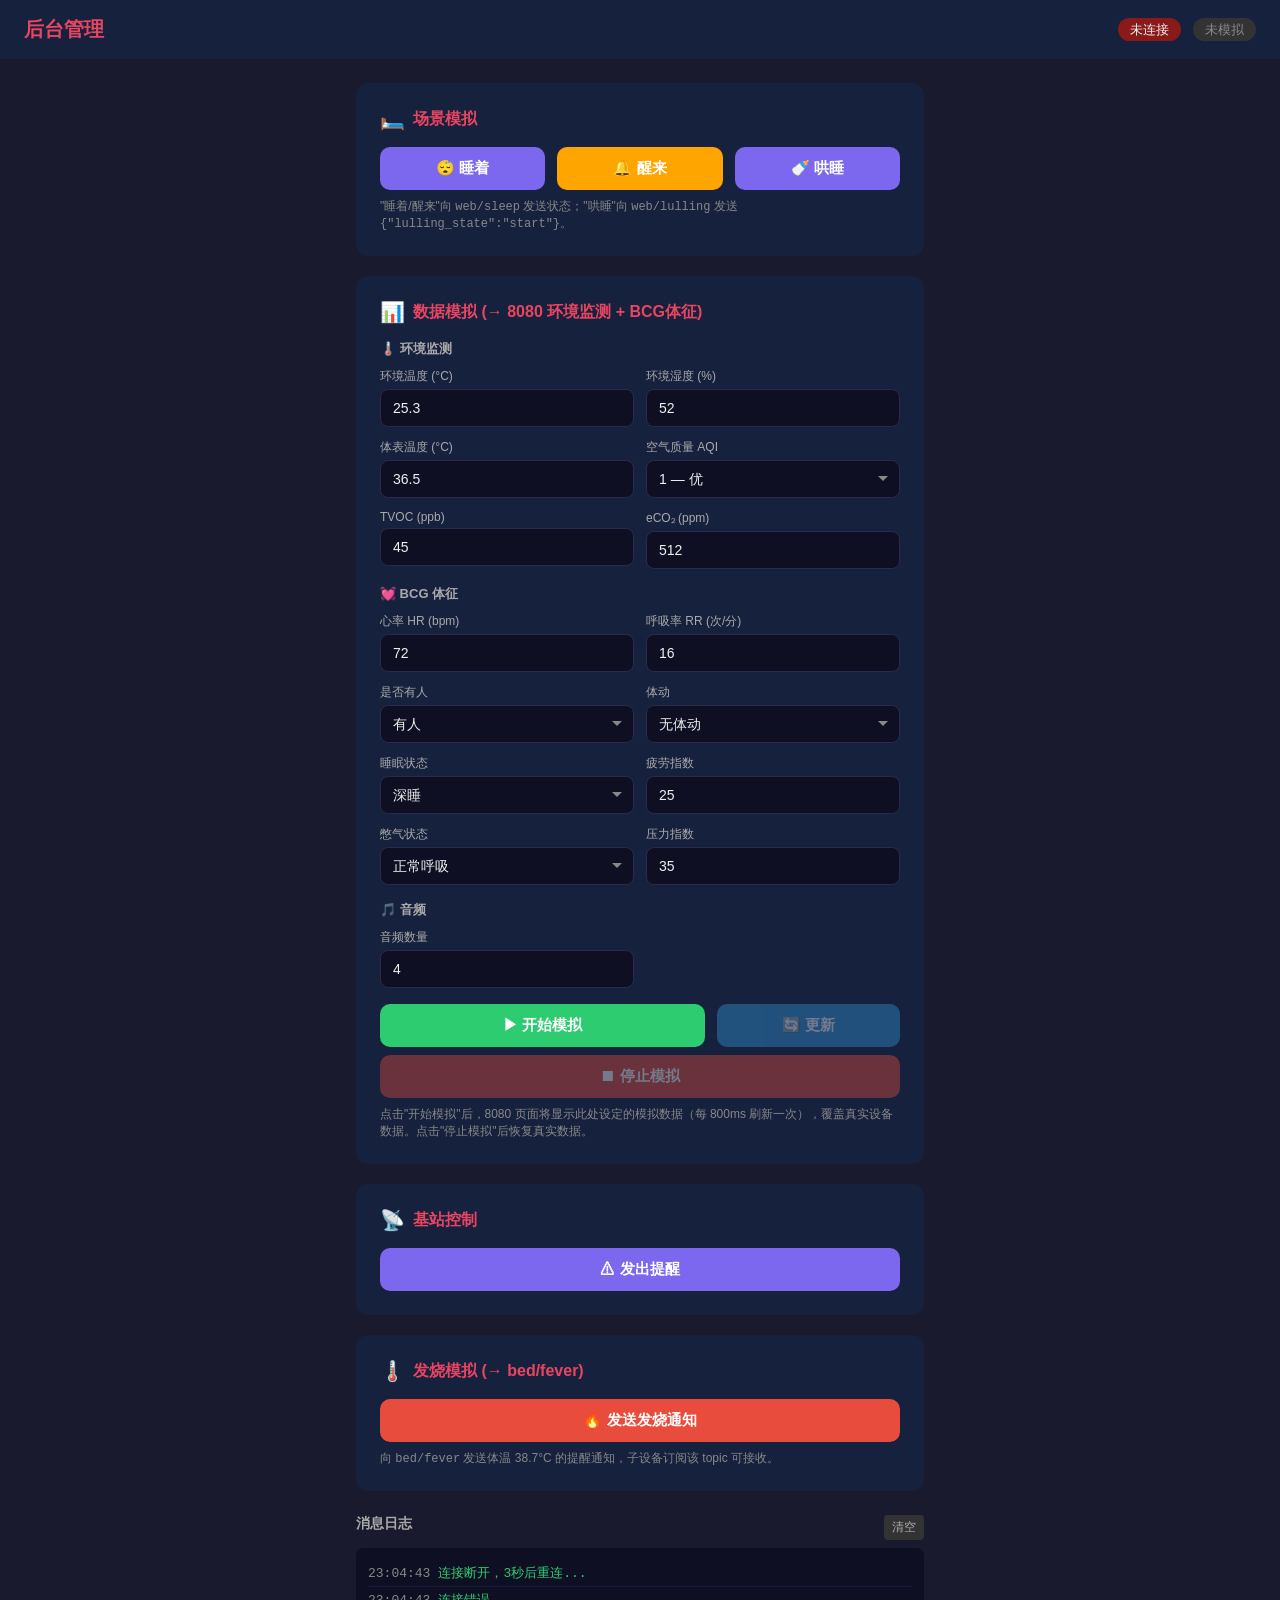
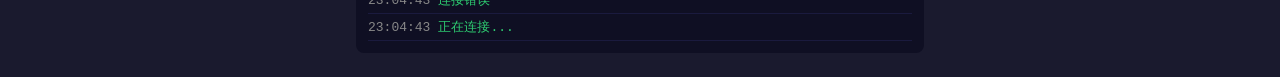
==== commit 229af18f: "更新web" ====
--- a/web/admin.html
+++ b/web/admin.html
@@ -52,6 +52,7 @@
         .btn-stop   { background: #e74c3c; color: #fff; flex: 2; }
         .btn-sleep  { background: #7b68ee; color: #fff; flex: 1; }
         .btn-wake   { background: #ffa500; color: #fff; flex: 1; }
+        .btn-fever  { background: #e74c3c; color: #fff; flex: 1; }
 
         .sim-controls { margin-top: 16px; }
         .sim-hint { font-size: 12px; color: #888; margin-top: 8px; }
@@ -81,18 +82,11 @@
         <section class="panel">
             <h2><span class="icon">🛏️</span> 场景模拟</h2>
             <div class="btn-row">
-                <button class="btn btn-sleep" onclick="sendCmd('sleep', 1)">😴 睡着</button>
-                <button class="btn btn-wake"  onclick="sendCmd('sleep', 0)">🔔 醒来</button>
-            </div>
-        </section>
-
-        <!-- ═══ Web 睡眠 ═══ -->
-        <section class="panel">
-            <h2><span class="icon">💤</span> Web 睡眠</h2>
-            <div class="btn-row">
-                <button class="btn btn-sleep" onclick="sendWebSleep('deep')">😴 睡眠</button>
-            </div>
-            <p class="sim-hint" style="margin-top:8px;">点击后向 MQTT topic <code>web/sleep</code> 发送 <code>{"sleep_state":"deep"}</code>，子设备订阅该 topic 后可收到睡眠指令。</p>
+                <button class="btn btn-sleep" onclick="sendWebSleep('deep')">😴 睡着</button>
+                <button class="btn btn-wake"  onclick="sendWebSleep('awake')">🔔 醒来</button>
+                <button class="btn btn-sleep" onclick="sendWebLulling()">🍼 哄睡</button>
+            </div>
+            <p class="sim-hint" style="margin-top:8px;">"睡着/醒来"向 <code>web/sleep</code> 发送状态；"哄睡"向 <code>web/lulling</code> 发送 <code>{"lulling_state":"start"}</code>。</p>
         </section>
 
         <!-- ═══ 数据模拟 ═══ -->
@@ -216,6 +210,15 @@
                 <button class="btn btn-sleep" id="btn-warn" onclick="toggleWarning()">⚠ 发出提醒</button>
             </div>
         </section>
+
+        <!-- ═══ 发烧模拟 ═══ -->
+        <section class="panel">
+            <h2><span class="icon">🌡️</span> 发烧模拟 (→ bed/fever)</h2>
+            <div class="btn-row">
+                <button class="btn btn-fever" onclick="sendFeverSim()">🔥 发送发烧通知</button>
+            </div>
+            <p class="sim-hint">向 <code>bed/fever</code> 发送体温 38.7°C 的提醒通知，子设备订阅该 topic 可接收。</p>
+        </section>
     </main>
 
     <section class="log-panel">
@@ -276,6 +279,23 @@
         function sendWebSleep(state) {
             const ok = wsSend({ topic: 'web/sleep', payload: JSON.stringify({ sleep_state: state }) });
             if (ok) addLog('发送 → web/sleep: sleep_state=' + state, 'log-tx');
+        }
+
+        function sendWebLulling() {
+            const ok = wsSend({ topic: 'web/lulling', payload: JSON.stringify({ lulling_state: 'start' }) });
+            if (ok) addLog('发送 → web/lulling: lulling_state=start', 'log-tx');
+        }
+
+        function sendFeverSim() {
+            const payload = JSON.stringify({
+                body_temp: 38.7,
+                notification: {
+                    title: "Temperature Update",
+                    body: "Emma's latest reading looks different.\nYou may want to check on her."
+                }
+            });
+            const ok = wsSend({ topic: 'bed/fever', payload: payload });
+            if (ok) addLog('发送 → bed/fever: body_temp=38.7°C 发烧通知', 'log-tx');
         }
 
         function sendStationCmd(cmd, value) {
@@ -310,25 +330,24 @@
         function publishSimData() {
             const d = readForm();
 
-            // 1. bed/status — 环境数据 (带 _sim:1 标记, 8080据此切换数据源)
-            const status = JSON.stringify({
-                _sim:      1,
-                env_temp:  d.env_temp,
-                env_hum:   d.env_hum,
-                aqi:       d.aqi,
-                tvoc:      d.tvoc,
-                eco2:      d.eco2,
-                bcg_person: d.bcg_person,
-                bcg_breath: d.bcg_breath,
-                bcg_heart:  d.bcg_heart,
-                bcg_move:   d.bcg_move,
-                bcg_stress:      d.bcg_stress,
-                bcg_fatigue:     d.bcg_fatigue,
-                bcg_sleep:       d.bcg_sleep,
-                bcg_breath_hold: d.bcg_breath_hold,
-                audio_num_test:  d.audio_num_test,
-                body_temp: d.body_temp,
-            });
+            // 1. bed/status — 与固件 reportTask 结构完全一致（仅前缀 _sim:1）
+            const status = '{"_sim":1,' +
+                '"ssid":"模拟",' +
+                '"env_temp":' + d.env_temp.toFixed(1) + ',' +
+                '"env_hum":'  + d.env_hum.toFixed(1)  + ',' +
+                '"aqi":' + d.aqi   + ',' +
+                '"tvoc":' + d.tvoc  + ',' +
+                '"eco2":' + d.eco2  + ',' +
+                '"bcg_person":' + d.bcg_person + ',' +
+                '"bcg_breath":' + d.bcg_breath + ',' +
+                '"bcg_heart":'  + d.bcg_heart  + ',' +
+                '"bcg_move":'   + d.bcg_move   + ',' +
+                '"bcg_sleep":'       + d.bcg_sleep       + ',' +
+                '"bcg_fatigue":'     + d.bcg_fatigue     + ',' +
+                '"bcg_breath_hold":' + d.bcg_breath_hold + ',' +
+                '"bcg_stress":'      + d.bcg_stress      + ',' +
+                '"audio_num_test":' + d.audio_num_test + ',' +
+                '"body_temp":' + d.body_temp.toFixed(1) + '}';
             wsSend({ topic: 'bed/status', payload: status });
 
             // 2. bed/heartbeat — 心跳
